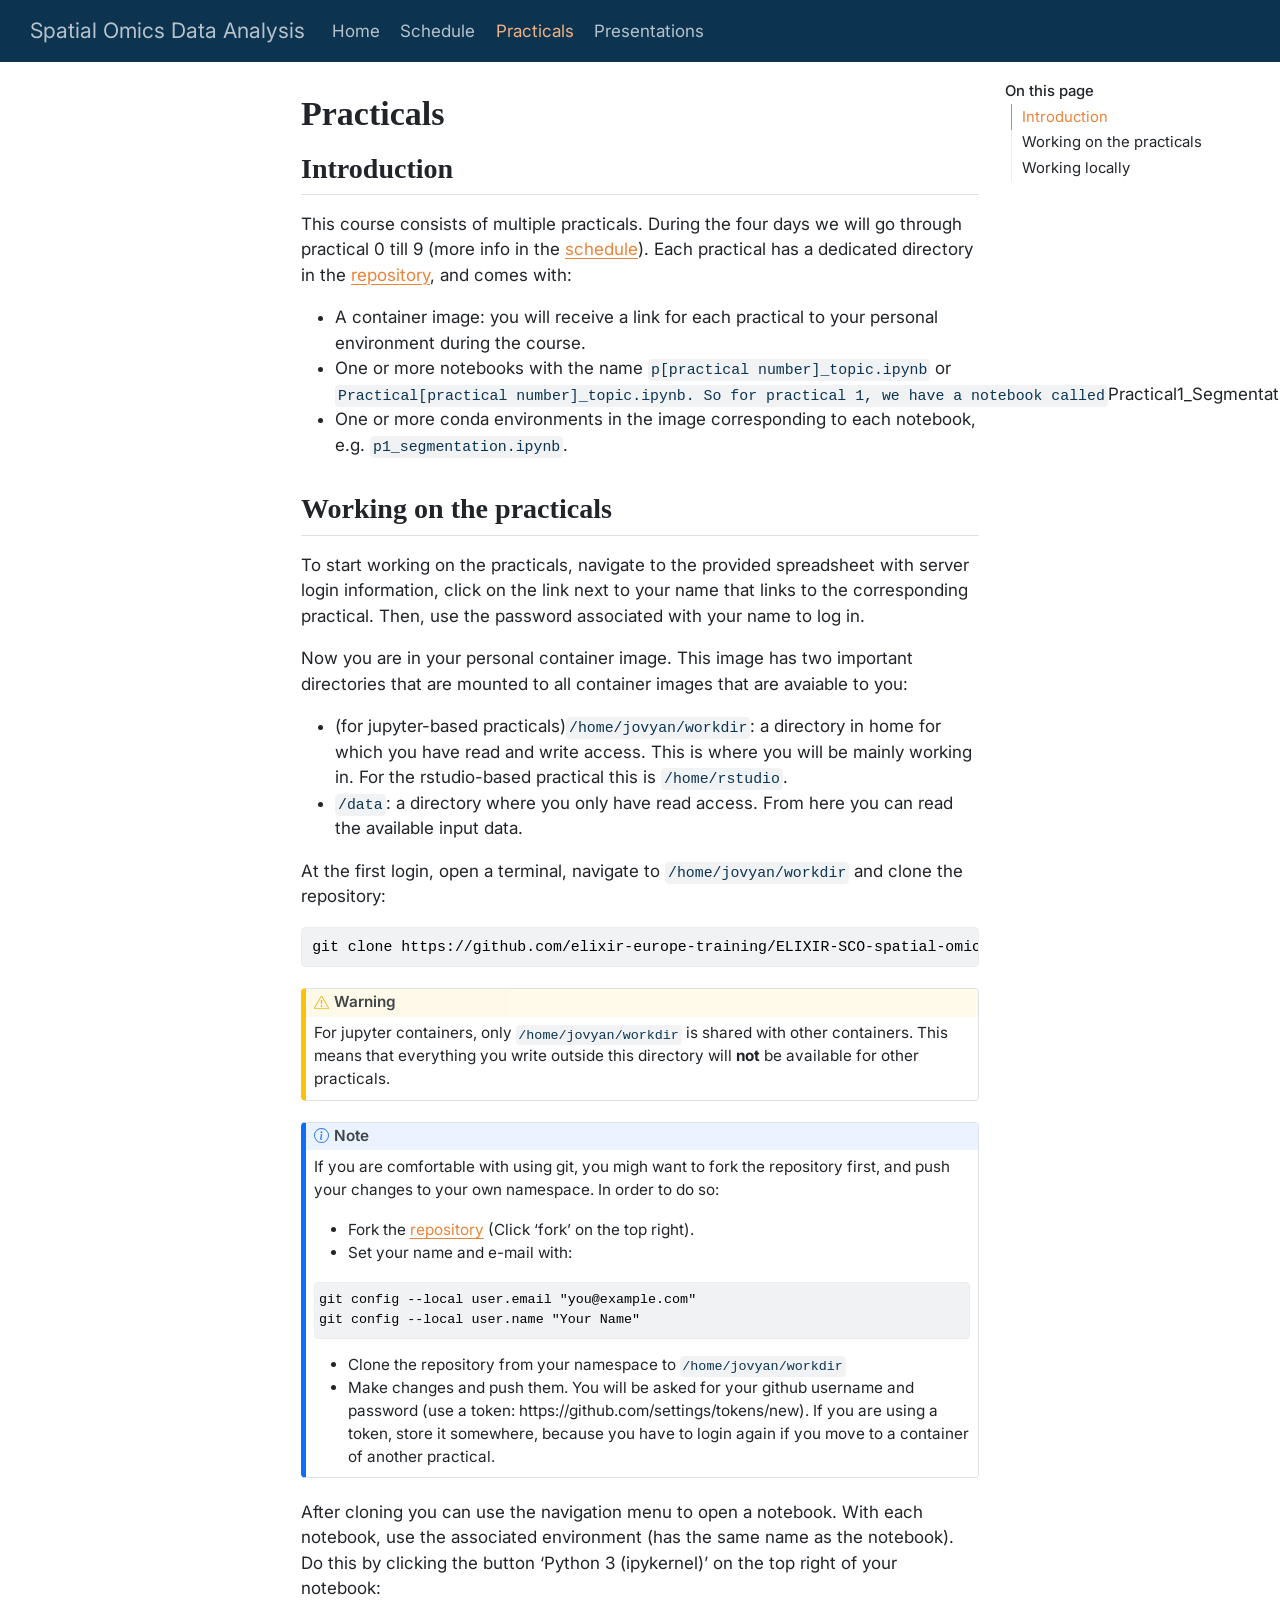
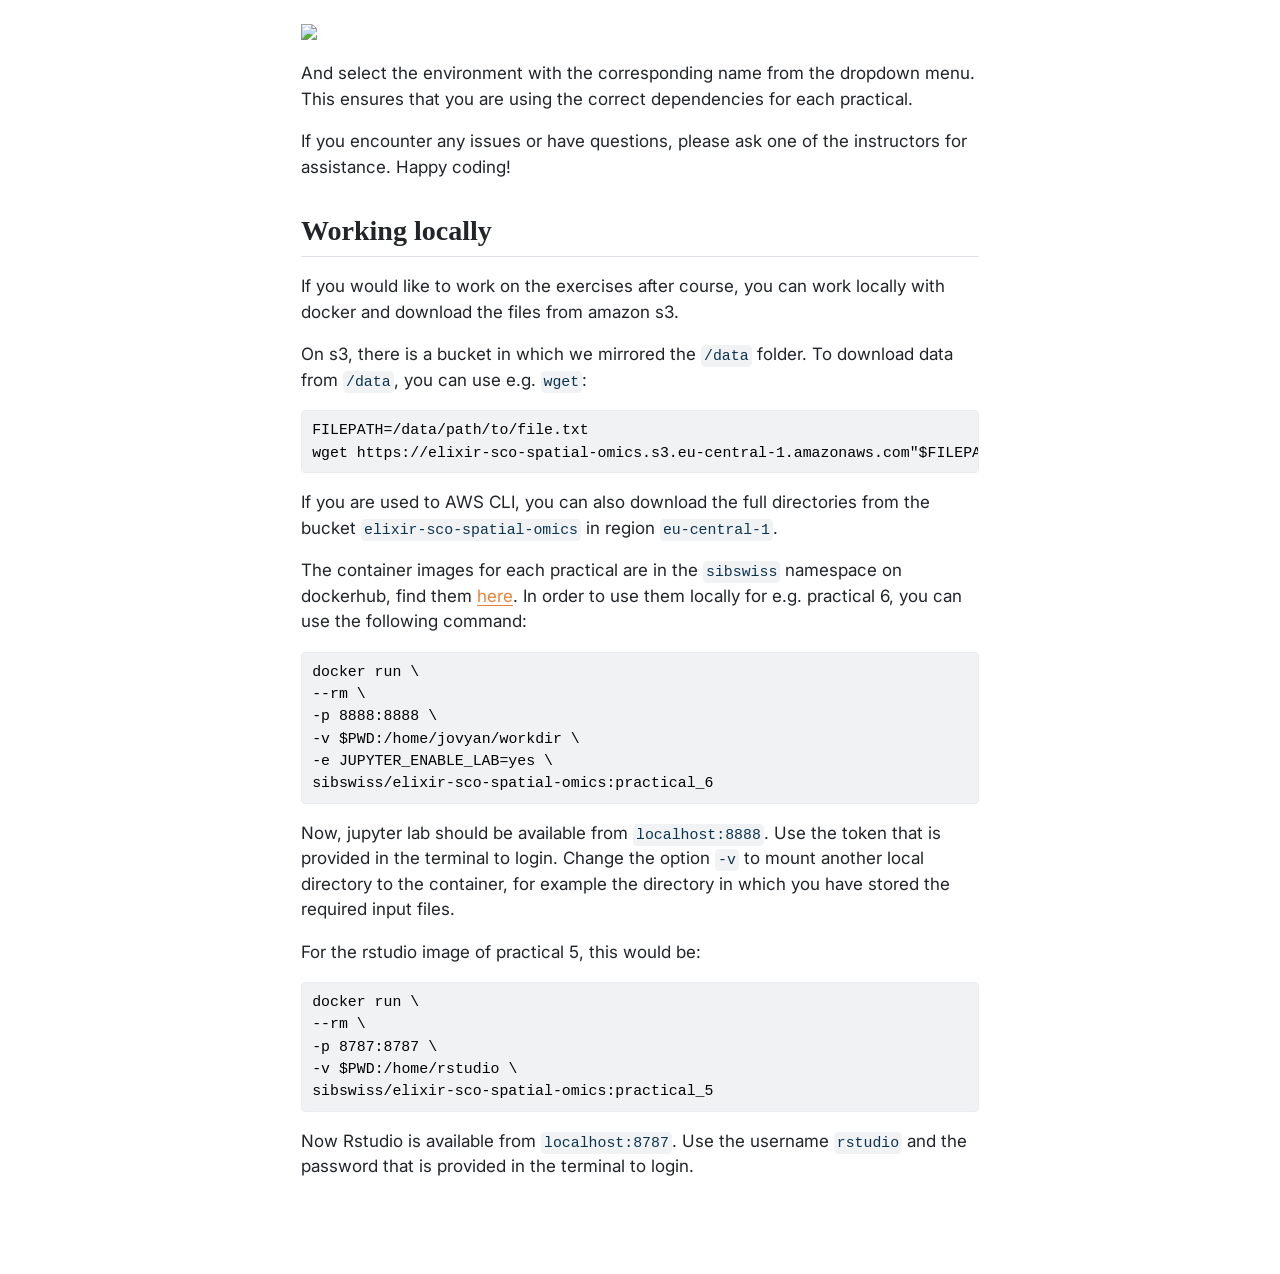
==== practicals.html @ 13019607 "Built site for gh-pages" ====
<!DOCTYPE html>
<html xmlns="http://www.w3.org/1999/xhtml" lang="en" xml:lang="en"><head>

<meta charset="utf-8">
<meta name="generator" content="quarto-1.9.37">

<meta name="viewport" content="width=device-width, initial-scale=1.0, user-scalable=yes">


<title>Practicals – Spatial Omics Data Analysis</title>
<style>
/* Default styles provided by pandoc.
** See https://pandoc.org/MANUAL.html#variables-for-html for config info.
*/
code{white-space: pre-wrap;}
span.smallcaps{font-variant: small-caps;}
div.columns{display: flex; gap: min(4vw, 1.5em);}
div.column{flex: auto; overflow-x: auto;}
div.hanging-indent{margin-left: 1.5em; text-indent: -1.5em;}
ul.task-list{list-style: none;}
ul.task-list li input[type="checkbox"] {
  width: 0.8em;
  margin: 0 0.8em 0.2em -1em; /* quarto-specific, see https://github.com/quarto-dev/quarto-cli/issues/4556 */ 
  vertical-align: middle;
}
/* CSS for syntax highlighting */
html { -webkit-text-size-adjust: 100%; }
pre > code.sourceCode { white-space: pre; position: relative; }
pre > code.sourceCode > span { display: inline-block; line-height: 1.25; }
pre > code.sourceCode > span:empty { height: 1.2em; }
.sourceCode { overflow: visible; }
code.sourceCode > span { color: inherit; text-decoration: inherit; }
div.sourceCode { margin: 1em 0; }
pre.sourceCode { margin: 0; }
@media screen {
div.sourceCode { overflow: auto; }
}
@media print {
pre > code.sourceCode { white-space: pre-wrap; }
pre > code.sourceCode > span { text-indent: -5em; padding-left: 5em; }
}
pre.numberSource code
  { counter-reset: source-line 0; }
pre.numberSource code > span
  { position: relative; left: -4em; counter-increment: source-line; }
pre.numberSource code > span > a:first-child::before
  { content: counter(source-line);
    position: relative; left: -1em; text-align: right; vertical-align: baseline;
    border: none; display: inline-block;
    -webkit-touch-callout: none; -webkit-user-select: none;
    -khtml-user-select: none; -moz-user-select: none;
    -ms-user-select: none; user-select: none;
    padding: 0 4px; width: 4em;
  }
pre.numberSource { margin-left: 3em;  padding-left: 4px; }
div.sourceCode
  {   }
@media screen {
pre > code.sourceCode > span > a:first-child::before { text-decoration: underline; }
}
</style>


<script src="site_libs/quarto-nav/quarto-nav.js"></script>
<script src="site_libs/quarto-nav/headroom.min.js"></script>
<script src="site_libs/clipboard/clipboard.min.js"></script>
<script src="site_libs/quarto-search/autocomplete.umd.js"></script>
<script src="site_libs/quarto-search/fuse.min.js"></script>
<script src="site_libs/quarto-search/quarto-search.js"></script>
<meta name="quarto:offset" content="./">
<link href="./assets/elixir_favicon.ico" rel="icon">
<script src="site_libs/quarto-html/quarto.js" type="module"></script>
<script src="site_libs/quarto-html/tabsets/tabsets.js" type="module"></script>
<script src="site_libs/quarto-html/popper.min.js"></script>
<script src="site_libs/quarto-html/tippy.umd.min.js"></script>
<script src="site_libs/quarto-html/anchor.min.js"></script>
<link href="site_libs/quarto-html/tippy.css" rel="stylesheet">
<link href="site_libs/quarto-html/quarto-syntax-highlighting-7f8f88aac4f3542376d5c11b86a4c14d.css" rel="stylesheet" id="quarto-text-highlighting-styles">
<script src="site_libs/bootstrap/bootstrap.min.js"></script>
<link href="site_libs/bootstrap/bootstrap-icons.css" rel="stylesheet">
<link href="site_libs/bootstrap/bootstrap-8b80c645abefe39c3306ede891ec8e06.min.css" rel="stylesheet" append-hash="true" id="quarto-bootstrap" data-mode="light">
<script id="quarto-search-options" type="application/json">{
  "location": "navbar",
  "copy-button": false,
  "collapse-after": 3,
  "panel-placement": "end",
  "type": "overlay",
  "limit": 50,
  "keyboard-shortcut": [
    "f",
    "/",
    "s"
  ],
  "show-item-context": false,
  "language": {
    "search-no-results-text": "No results",
    "search-matching-documents-text": "matching documents",
    "search-copy-link-title": "Copy link to search",
    "search-hide-matches-text": "Hide additional matches",
    "search-more-match-text": "more match in this document",
    "search-more-matches-text": "more matches in this document",
    "search-clear-button-title": "Clear",
    "search-text-placeholder": "",
    "search-detached-cancel-button-title": "Cancel",
    "search-submit-button-title": "Submit",
    "search-label": "Search"
  }
}</script>


</head>

<body class="nav-sidebar floating nav-fixed quarto-light">

<div id="quarto-search-results"></div>
  <header id="quarto-header" class="headroom fixed-top">
    <nav class="navbar navbar-expand-lg " data-bs-theme="dark">
      <div class="navbar-container container-fluid">
      <div class="navbar-brand-container mx-auto">
    <a class="navbar-brand" href="./index.html">
    <span class="navbar-title">Spatial Omics Data Analysis</span>
    </a>
  </div>
            <div id="quarto-search" class="" title="Search"></div>
          <button class="navbar-toggler" type="button" data-bs-toggle="collapse" data-bs-target="#navbarCollapse" aria-controls="navbarCollapse" role="menu" aria-expanded="false" aria-label="Toggle navigation" onclick="if (window.quartoToggleHeadroom) { window.quartoToggleHeadroom(); }">
  <span class="navbar-toggler-icon"></span>
</button>
          <div class="collapse navbar-collapse" id="navbarCollapse">
            <ul class="navbar-nav navbar-nav-scroll me-auto">
  <li class="nav-item">
    <a class="nav-link" href="./index.html"> 
<span class="menu-text">Home</span></a>
  </li>  
  <li class="nav-item">
    <a class="nav-link" href="./schedule.html"> 
<span class="menu-text">Schedule</span></a>
  </li>  
  <li class="nav-item">
    <a class="nav-link active" href="./practicals.html" aria-current="page"> 
<span class="menu-text">Practicals</span></a>
  </li>  
  <li class="nav-item">
    <a class="nav-link" href="./presentations.html"> 
<span class="menu-text">Presentations</span></a>
  </li>  
</ul>
            <ul class="navbar-nav navbar-nav-scroll ms-auto">
  <li class="nav-item compact">
    <a class="nav-link" href="https://github.com/elixir-europe-training/ELIXIR-SCO-spatial-omics-2026/"> <i class="bi bi-github" role="img" aria-label="GitHub">
</i> 
<span class="menu-text"></span></a>
  </li>  
</ul>
          </div> <!-- /navcollapse -->
            <div class="quarto-navbar-tools">
</div>
      </div> <!-- /container-fluid -->
    </nav>
  <nav class="quarto-secondary-nav">
    <div class="container-fluid d-flex">
      <button type="button" class="quarto-btn-toggle btn" data-bs-toggle="collapse" role="button" data-bs-target=".quarto-sidebar-collapse-item" aria-controls="quarto-sidebar" aria-expanded="false" aria-label="Toggle sidebar navigation" onclick="if (window.quartoToggleHeadroom) { window.quartoToggleHeadroom(); }">
        <i class="bi bi-layout-text-sidebar-reverse"></i>
      </button>
        <nav class="quarto-page-breadcrumbs" aria-label="breadcrumb"><ol class="breadcrumb"><li class="breadcrumb-item">Practicals</li></ol></nav>
        <a class="flex-grow-1" role="navigation" data-bs-toggle="collapse" data-bs-target=".quarto-sidebar-collapse-item" aria-controls="quarto-sidebar" aria-expanded="false" aria-label="Toggle sidebar navigation" onclick="if (window.quartoToggleHeadroom) { window.quartoToggleHeadroom(); }">      
        </a>
    </div>
  </nav>
</header>
<!-- content -->
<div id="quarto-content" class="quarto-container page-columns page-rows-contents page-layout-article page-navbar">
<!-- sidebar -->
  <nav id="quarto-sidebar" class="sidebar collapse collapse-horizontal quarto-sidebar-collapse-item sidebar-navigation floating overflow-auto">
    <div class="pt-lg-2 mt-2 text-left sidebar-header">
      <a href="./index.html" class="sidebar-logo-link">
      <img src="./assets/ELIXIR1.png" alt="" class="sidebar-logo light-content py-0 d-lg-inline d-none">
      <img src="./assets/ELIXIR1.png" alt="" class="sidebar-logo dark-content py-0 d-lg-inline d-none">
      </a>
      </div>
</nav>
<div id="quarto-sidebar-glass" class="quarto-sidebar-collapse-item" data-bs-toggle="collapse" data-bs-target=".quarto-sidebar-collapse-item"></div>
<!-- margin-sidebar -->
    <div id="quarto-margin-sidebar" class="sidebar margin-sidebar">
        <nav id="TOC" role="doc-toc" class="toc-active">
    <h2 id="toc-title">On this page</h2>
   
  <ul>
  <li><a href="#introduction" id="toc-introduction" class="nav-link active" data-scroll-target="#introduction">Introduction</a></li>
  <li><a href="#working-on-the-practicals" id="toc-working-on-the-practicals" class="nav-link" data-scroll-target="#working-on-the-practicals">Working on the practicals</a></li>
  <li><a href="#working-locally" id="toc-working-locally" class="nav-link" data-scroll-target="#working-locally">Working locally</a></li>
  </ul>
</nav>
    </div>
<!-- main -->
<main class="content" id="quarto-document-content">

<header id="title-block-header" class="quarto-title-block default">
<div class="quarto-title">
<h1 class="title">Practicals</h1>
</div>



<div class="quarto-title-meta">

    
  
    
  </div>
  


</header>


<section id="introduction" class="level2">
<h2 class="anchored" data-anchor-id="introduction">Introduction</h2>
<p>This course consists of multiple practicals. During the four days we will go through practical 0 till 9 (more info in the <a href="./schedule.html">schedule</a>). Each practical has a dedicated directory in the <a href="https://github.com/elixir-europe-training/ELIXIR-SCO-spatial-omics-2026">repository</a>, and comes with:</p>
<ul>
<li>A container image: you will receive a link for each practical to your personal environment during the course.</li>
<li>One or more notebooks with the name <code>p[practical number]_topic.ipynb</code> or <code>Practical[practical number]_topic.ipynb. So for practical 1, we have a notebook called</code>Practical1_Segmentation_Cellpose.ipynb`.</li>
<li>One or more conda environments in the image corresponding to each notebook, e.g.&nbsp;<code>p1_segmentation.ipynb</code>.</li>
</ul>
</section>
<section id="working-on-the-practicals" class="level2">
<h2 class="anchored" data-anchor-id="working-on-the-practicals">Working on the practicals</h2>
<p>To start working on the practicals, navigate to the provided spreadsheet with server login information, click on the link next to your name that links to the corresponding practical. Then, use the password associated with your name to log in.</p>
<p>Now you are in your personal container image. This image has two important directories that are mounted to all container images that are avaiable to you:</p>
<ul>
<li>(for jupyter-based practicals)<code>/home/jovyan/workdir</code>: a directory in home for which you have read and write access. This is where you will be mainly working in. For the rstudio-based practical this is <code>/home/rstudio</code>.</li>
<li><code>/data</code>: a directory where you only have read access. From here you can read the available input data.</li>
</ul>
<p>At the first login, open a terminal, navigate to <code>/home/jovyan/workdir</code> and clone the repository:</p>
<div class="code-copy-outer-scaffold"><div class="sourceCode" id="cb1"><pre class="sourceCode sh code-with-copy"><code class="sourceCode bash"><span id="cb1-1"><a href="#cb1-1" aria-hidden="true" tabindex="-1"></a><span class="fu">git</span> clone https://github.com/elixir-europe-training/ELIXIR-SCO-spatial-omics.git</span></code></pre></div><button title="Copy to Clipboard" class="code-copy-button"><i class="bi"></i></button></div>
<div class="callout callout-style-default callout-warning callout-titled">
<div class="callout-header d-flex align-content-center">
<div class="callout-icon-container">
<i class="callout-icon"></i>
</div>
<div class="callout-title-container flex-fill">
Warning
</div>
</div>
<div class="callout-body-container callout-body">
<p>For jupyter containers, only <code>/home/jovyan/workdir</code> is shared with other containers. This means that everything you write outside this directory will <strong>not</strong> be available for other practicals.</p>
</div>
</div>
<div class="callout callout-style-default callout-note callout-titled">
<div class="callout-header d-flex align-content-center">
<div class="callout-icon-container">
<i class="callout-icon"></i>
</div>
<div class="callout-title-container flex-fill">
Note
</div>
</div>
<div class="callout-body-container callout-body">
<p>If you are comfortable with using git, you migh want to fork the repository first, and push your changes to your own namespace. In order to do so:</p>
<ul>
<li>Fork the <a href="https://github.com/elixir-europe-training/ELIXIR-SCO-spatial-omics">repository</a> (Click ‘fork’ on the top right).</li>
<li>Set your name and e-mail with:</li>
</ul>
<div class="code-copy-outer-scaffold"><div class="sourceCode" id="cb2"><pre class="sourceCode sh code-with-copy"><code class="sourceCode bash"><span id="cb2-1"><a href="#cb2-1" aria-hidden="true" tabindex="-1"></a><span class="fu">git</span> config <span class="at">--local</span> user.email <span class="st">"you@example.com"</span></span>
<span id="cb2-2"><a href="#cb2-2" aria-hidden="true" tabindex="-1"></a><span class="fu">git</span> config <span class="at">--local</span> user.name <span class="st">"Your Name"</span> </span></code></pre></div><button title="Copy to Clipboard" class="code-copy-button"><i class="bi"></i></button></div>
<ul>
<li>Clone the repository from your namespace to <code>/home/jovyan/workdir</code></li>
<li>Make changes and push them. You will be asked for your github username and password (use a token: https://github.com/settings/tokens/new). If you are using a token, store it somewhere, because you have to login again if you move to a container of another practical.</li>
</ul>
</div>
</div>
<p>After cloning you can use the navigation menu to open a notebook. With each notebook, use the associated environment (has the same name as the notebook). Do this by clicking the button ‘Python 3 (ipykernel)’ on the top right of your notebook:</p>
<p><img src="assets/select_kernel.png" class="img-fluid"></p>
<p>And select the environment with the corresponding name from the dropdown menu. This ensures that you are using the correct dependencies for each practical.</p>
<p>If you encounter any issues or have questions, please ask one of the instructors for assistance. Happy coding!</p>
</section>
<section id="working-locally" class="level2">
<h2 class="anchored" data-anchor-id="working-locally">Working locally</h2>
<p>If you would like to work on the exercises after course, you can work locally with docker and download the files from amazon s3.</p>
<p>On s3, there is a bucket in which we mirrored the <code>/data</code> folder. To download data from <code>/data</code>, you can use e.g.&nbsp;<code>wget</code>:</p>
<div class="code-copy-outer-scaffold"><div class="sourceCode" id="cb3"><pre class="sourceCode sh code-with-copy"><code class="sourceCode bash"><span id="cb3-1"><a href="#cb3-1" aria-hidden="true" tabindex="-1"></a><span class="va">FILEPATH</span><span class="op">=</span>/data/path/to/file.txt</span>
<span id="cb3-2"><a href="#cb3-2" aria-hidden="true" tabindex="-1"></a><span class="fu">wget</span> https://elixir-sco-spatial-omics.s3.eu-central-1.amazonaws.com<span class="st">"</span><span class="va">$FILEPATH</span><span class="st">"</span></span></code></pre></div><button title="Copy to Clipboard" class="code-copy-button"><i class="bi"></i></button></div>
<p>If you are used to AWS CLI, you can also download the full directories from the bucket <code>elixir-sco-spatial-omics</code> in region <code>eu-central-1</code>.</p>
<p>The container images for each practical are in the <code>sibswiss</code> namespace on dockerhub, find them <a href="https://hub.docker.com/r/sibswiss/elixir-sco-spatial-omics/tags">here</a>. In order to use them locally for e.g.&nbsp;practical 6, you can use the following command:</p>
<div class="code-copy-outer-scaffold"><div class="sourceCode" id="cb4"><pre class="sourceCode sh code-with-copy"><code class="sourceCode bash"><span id="cb4-1"><a href="#cb4-1" aria-hidden="true" tabindex="-1"></a><span class="ex">docker</span> run <span class="dt">\</span></span>
<span id="cb4-2"><a href="#cb4-2" aria-hidden="true" tabindex="-1"></a>--rm <span class="dt">\</span></span>
<span id="cb4-3"><a href="#cb4-3" aria-hidden="true" tabindex="-1"></a>-p 8888:8888 <span class="dt">\</span></span>
<span id="cb4-4"><a href="#cb4-4" aria-hidden="true" tabindex="-1"></a>-v <span class="va">$PWD</span>:/home/jovyan/workdir <span class="dt">\</span></span>
<span id="cb4-5"><a href="#cb4-5" aria-hidden="true" tabindex="-1"></a>-e JUPYTER_ENABLE_LAB=yes <span class="dt">\</span></span>
<span id="cb4-6"><a href="#cb4-6" aria-hidden="true" tabindex="-1"></a>sibswiss/elixir-sco-spatial-omics:practical_6</span></code></pre></div><button title="Copy to Clipboard" class="code-copy-button"><i class="bi"></i></button></div>
<p>Now, jupyter lab should be available from <code>localhost:8888</code>. Use the token that is provided in the terminal to login. Change the option <code>-v</code> to mount another local directory to the container, for example the directory in which you have stored the required input files.</p>
<p>For the rstudio image of practical 5, this would be:</p>
<div class="code-copy-outer-scaffold"><div class="sourceCode" id="cb5"><pre class="sourceCode sh code-with-copy"><code class="sourceCode bash"><span id="cb5-1"><a href="#cb5-1" aria-hidden="true" tabindex="-1"></a><span class="ex">docker</span> run <span class="dt">\</span></span>
<span id="cb5-2"><a href="#cb5-2" aria-hidden="true" tabindex="-1"></a>--rm <span class="dt">\</span></span>
<span id="cb5-3"><a href="#cb5-3" aria-hidden="true" tabindex="-1"></a>-p 8787:8787 <span class="dt">\</span></span>
<span id="cb5-4"><a href="#cb5-4" aria-hidden="true" tabindex="-1"></a>-v <span class="va">$PWD</span>:/home/rstudio <span class="dt">\</span></span>
<span id="cb5-5"><a href="#cb5-5" aria-hidden="true" tabindex="-1"></a>sibswiss/elixir-sco-spatial-omics:practical_5</span></code></pre></div><button title="Copy to Clipboard" class="code-copy-button"><i class="bi"></i></button></div>
<p>Now Rstudio is available from <code>localhost:8787</code>. Use the username <code>rstudio</code> and the password that is provided in the terminal to login.</p>


</section>

</main> <!-- /main -->
<script id="quarto-html-after-body" type="application/javascript">
  window.document.addEventListener("DOMContentLoaded", function (event) {
    const icon = "";
    const anchorJS = new window.AnchorJS();
    anchorJS.options = {
      placement: 'right',
      icon: icon
    };
    anchorJS.add('.anchored');
    const isCodeAnnotation = (el) => {
      for (const clz of el.classList) {
        if (clz.startsWith('code-annotation-')) {                     
          return true;
        }
      }
      return false;
    }
    const onCopySuccess = function(e) {
      // button target
      const button = e.trigger;
      // don't keep focus
      button.blur();
      // flash "checked"
      button.classList.add('code-copy-button-checked');
      var currentTitle = button.getAttribute("title");
      button.setAttribute("title", "Copied!");
      let tooltip;
      if (window.bootstrap) {
        button.setAttribute("data-bs-toggle", "tooltip");
        button.setAttribute("data-bs-placement", "left");
        button.setAttribute("data-bs-title", "Copied!");
        tooltip = new bootstrap.Tooltip(button, 
          { trigger: "manual", 
            customClass: "code-copy-button-tooltip",
            offset: [0, -8]});
        tooltip.show();    
      }
      setTimeout(function() {
        if (tooltip) {
          tooltip.hide();
          button.removeAttribute("data-bs-title");
          button.removeAttribute("data-bs-toggle");
          button.removeAttribute("data-bs-placement");
        }
        button.setAttribute("title", currentTitle);
        button.classList.remove('code-copy-button-checked');
      }, 1000);
      // clear code selection
      e.clearSelection();
    }
    const getTextToCopy = function(trigger) {
      const outerScaffold = trigger.parentElement.cloneNode(true);
      const codeEl = outerScaffold.querySelector('code');
      for (const childEl of codeEl.children) {
        if (isCodeAnnotation(childEl)) {
          childEl.remove();
        }
      }
      return codeEl.innerText;
    }
    const clipboard = new window.ClipboardJS('.code-copy-button:not([data-in-quarto-modal])', {
      text: getTextToCopy
    });
    clipboard.on('success', onCopySuccess);
    if (window.document.getElementById('quarto-embedded-source-code-modal')) {
      const clipboardModal = new window.ClipboardJS('.code-copy-button[data-in-quarto-modal]', {
        text: getTextToCopy,
        container: window.document.getElementById('quarto-embedded-source-code-modal')
      });
      clipboardModal.on('success', onCopySuccess);
    }
      var localhostRegex = new RegExp(/^(?:http|https):\/\/localhost\:?[0-9]*\//);
      var mailtoRegex = new RegExp(/^mailto:/);
        var filterRegex = new RegExp("https:\/\/elixir-europe-training\.github\.io\/ELIXIR-SCO-spatial-omics-2026\/");
      var isInternal = (href) => {
          return filterRegex.test(href) || localhostRegex.test(href) || mailtoRegex.test(href);
      }
      // Inspect non-navigation links and adorn them if external
     var links = window.document.querySelectorAll('a[href]:not(.nav-link):not(.navbar-brand):not(.toc-action):not(.sidebar-link):not(.sidebar-item-toggle):not(.pagination-link):not(.no-external):not([aria-hidden]):not(.dropdown-item):not(.quarto-navigation-tool):not(.about-link)');
      for (var i=0; i<links.length; i++) {
        const link = links[i];
        if (!isInternal(link.href)) {
          // undo the damage that might have been done by quarto-nav.js in the case of
          // links that we want to consider external
          if (link.dataset.originalHref !== undefined) {
            link.href = link.dataset.originalHref;
          }
        }
      }
    function tippyHover(el, contentFn, onTriggerFn, onUntriggerFn) {
      const config = {
        allowHTML: true,
        maxWidth: 500,
        delay: 100,
        arrow: false,
        appendTo: function(el) {
            return el.parentElement;
        },
        interactive: true,
        interactiveBorder: 10,
        theme: 'quarto',
        placement: 'bottom-start',
      };
      if (contentFn) {
        config.content = contentFn;
      }
      if (onTriggerFn) {
        config.onTrigger = onTriggerFn;
      }
      if (onUntriggerFn) {
        config.onUntrigger = onUntriggerFn;
      }
      window.tippy(el, config); 
    }
    const noterefs = window.document.querySelectorAll('a[role="doc-noteref"]');
    for (var i=0; i<noterefs.length; i++) {
      const ref = noterefs[i];
      tippyHover(ref, function() {
        // use id or data attribute instead here
        let href = ref.getAttribute('data-footnote-href') || ref.getAttribute('href');
        try { href = new URL(href).hash; } catch {}
        const id = href.replace(/^#\/?/, "");
        const note = window.document.getElementById(id);
        if (note) {
          return note.innerHTML;
        } else {
          return "";
        }
      });
    }
    const xrefs = window.document.querySelectorAll('a.quarto-xref');
    const processXRef = (id, note) => {
      // Strip column container classes
      const stripColumnClz = (el) => {
        el.classList.remove("page-full", "page-columns");
        if (el.children) {
          for (const child of el.children) {
            stripColumnClz(child);
          }
        }
      }
      stripColumnClz(note)
      if (id === null || id.startsWith('sec-')) {
        // Special case sections, only their first couple elements
        const container = document.createElement("div");
        if (note.children && note.children.length > 2) {
          container.appendChild(note.children[0].cloneNode(true));
          for (let i = 1; i < note.children.length; i++) {
            const child = note.children[i];
            if (child.tagName === "P" && child.innerText === "") {
              continue;
            } else {
              container.appendChild(child.cloneNode(true));
              break;
            }
          }
          if (window.Quarto?.typesetMath) {
            window.Quarto.typesetMath(container);
          }
          return container.innerHTML
        } else {
          if (window.Quarto?.typesetMath) {
            window.Quarto.typesetMath(note);
          }
          return note.innerHTML;
        }
      } else {
        // Remove any anchor links if they are present
        const anchorLink = note.querySelector('a.anchorjs-link');
        if (anchorLink) {
          anchorLink.remove();
        }
        if (window.Quarto?.typesetMath) {
          window.Quarto.typesetMath(note);
        }
        if (note.classList.contains("callout")) {
          return note.outerHTML;
        } else {
          return note.innerHTML;
        }
      }
    }
    for (var i=0; i<xrefs.length; i++) {
      const xref = xrefs[i];
      tippyHover(xref, undefined, function(instance) {
        instance.disable();
        let url = xref.getAttribute('href');
        let hash = undefined; 
        if (url.startsWith('#')) {
          hash = url;
        } else {
          try { hash = new URL(url).hash; } catch {}
        }
        if (hash) {
          const id = hash.replace(/^#\/?/, "");
          const note = window.document.getElementById(id);
          if (note !== null) {
            try {
              const html = processXRef(id, note.cloneNode(true));
              instance.setContent(html);
            } finally {
              instance.enable();
              instance.show();
            }
          } else {
            // See if we can fetch this
            fetch(url.split('#')[0])
            .then(res => res.text())
            .then(html => {
              const parser = new DOMParser();
              const htmlDoc = parser.parseFromString(html, "text/html");
              const note = htmlDoc.getElementById(id);
              if (note !== null) {
                const html = processXRef(id, note);
                instance.setContent(html);
              } 
            }).finally(() => {
              instance.enable();
              instance.show();
            });
          }
        } else {
          // See if we can fetch a full url (with no hash to target)
          // This is a special case and we should probably do some content thinning / targeting
          fetch(url)
          .then(res => res.text())
          .then(html => {
            const parser = new DOMParser();
            const htmlDoc = parser.parseFromString(html, "text/html");
            const note = htmlDoc.querySelector('main.content');
            if (note !== null) {
              // This should only happen for chapter cross references
              // (since there is no id in the URL)
              // remove the first header
              if (note.children.length > 0 && note.children[0].tagName === "HEADER") {
                note.children[0].remove();
              }
              const html = processXRef(null, note);
              instance.setContent(html);
            } 
          }).finally(() => {
            instance.enable();
            instance.show();
          });
        }
      }, function(instance) {
      });
    }
        let selectedAnnoteEl;
        const selectorForAnnotation = ( cell, annotation) => {
          let cellAttr = 'data-code-cell="' + cell + '"';
          let lineAttr = 'data-code-annotation="' +  annotation + '"';
          const selector = 'span[' + cellAttr + '][' + lineAttr + ']';
          return selector;
        }
        const selectCodeLines = (annoteEl) => {
          const doc = window.document;
          const targetCell = annoteEl.getAttribute("data-target-cell");
          const targetAnnotation = annoteEl.getAttribute("data-target-annotation");
          const annoteSpan = window.document.querySelector(selectorForAnnotation(targetCell, targetAnnotation));
          const lines = annoteSpan.getAttribute("data-code-lines").split(",");
          const lineIds = lines.map((line) => {
            return targetCell + "-" + line;
          })
          let top = null;
          let height = null;
          let parent = null;
          if (lineIds.length > 0) {
              //compute the position of the single el (top and bottom and make a div)
              const el = window.document.getElementById(lineIds[0]);
              top = el.offsetTop;
              height = el.offsetHeight;
              parent = el.parentElement.parentElement;
            if (lineIds.length > 1) {
              const lastEl = window.document.getElementById(lineIds[lineIds.length - 1]);
              const bottom = lastEl.offsetTop + lastEl.offsetHeight;
              height = bottom - top;
            }
            if (top !== null && height !== null && parent !== null) {
              // cook up a div (if necessary) and position it 
              let div = window.document.getElementById("code-annotation-line-highlight");
              if (div === null) {
                div = window.document.createElement("div");
                div.setAttribute("id", "code-annotation-line-highlight");
                div.style.position = 'absolute';
                parent.appendChild(div);
              }
              div.style.top = top - 2 + "px";
              div.style.height = height + 4 + "px";
              div.style.left = 0;
              let gutterDiv = window.document.getElementById("code-annotation-line-highlight-gutter");
              if (gutterDiv === null) {
                gutterDiv = window.document.createElement("div");
                gutterDiv.setAttribute("id", "code-annotation-line-highlight-gutter");
                gutterDiv.style.position = 'absolute';
                const codeCell = window.document.getElementById(targetCell);
                const gutter = codeCell.querySelector('.code-annotation-gutter');
                gutter.appendChild(gutterDiv);
              }
              gutterDiv.style.top = top - 2 + "px";
              gutterDiv.style.height = height + 4 + "px";
            }
            selectedAnnoteEl = annoteEl;
          }
        };
        const unselectCodeLines = () => {
          const elementsIds = ["code-annotation-line-highlight", "code-annotation-line-highlight-gutter"];
          elementsIds.forEach((elId) => {
            const div = window.document.getElementById(elId);
            if (div) {
              div.remove();
            }
          });
          selectedAnnoteEl = undefined;
        };
          // Handle positioning of the toggle
      window.addEventListener(
        "resize",
        throttle(() => {
          elRect = undefined;
          if (selectedAnnoteEl) {
            selectCodeLines(selectedAnnoteEl);
          }
        }, 10)
      );
      function throttle(fn, ms) {
      let throttle = false;
      let timer;
        return (...args) => {
          if(!throttle) { // first call gets through
              fn.apply(this, args);
              throttle = true;
          } else { // all the others get throttled
              if(timer) clearTimeout(timer); // cancel #2
              timer = setTimeout(() => {
                fn.apply(this, args);
                timer = throttle = false;
              }, ms);
          }
        };
      }
        // Attach click handler to the DT
        const annoteDls = window.document.querySelectorAll('dt[data-target-cell]');
        for (const annoteDlNode of annoteDls) {
          annoteDlNode.addEventListener('click', (event) => {
            const clickedEl = event.target;
            if (clickedEl !== selectedAnnoteEl) {
              unselectCodeLines();
              const activeEl = window.document.querySelector('dt[data-target-cell].code-annotation-active');
              if (activeEl) {
                activeEl.classList.remove('code-annotation-active');
              }
              selectCodeLines(clickedEl);
              clickedEl.classList.add('code-annotation-active');
            } else {
              // Unselect the line
              unselectCodeLines();
              clickedEl.classList.remove('code-annotation-active');
            }
          });
        }
    const findCites = (el) => {
      const parentEl = el.parentElement;
      if (parentEl) {
        const cites = parentEl.dataset.cites;
        if (cites) {
          return {
            el,
            cites: cites.split(' ')
          };
        } else {
          return findCites(el.parentElement)
        }
      } else {
        return undefined;
      }
    };
    var bibliorefs = window.document.querySelectorAll('a[role="doc-biblioref"]');
    for (var i=0; i<bibliorefs.length; i++) {
      const ref = bibliorefs[i];
      const citeInfo = findCites(ref);
      if (citeInfo) {
        tippyHover(citeInfo.el, function() {
          var popup = window.document.createElement('div');
          citeInfo.cites.forEach(function(cite) {
            var citeDiv = window.document.createElement('div');
            citeDiv.classList.add('hanging-indent');
            citeDiv.classList.add('csl-entry');
            var biblioDiv = window.document.getElementById('ref-' + cite);
            if (biblioDiv) {
              citeDiv.innerHTML = biblioDiv.innerHTML;
            }
            popup.appendChild(citeDiv);
          });
          return popup.innerHTML;
        });
      }
    }
  });
  </script>
</div> <!-- /content -->




</body></html>
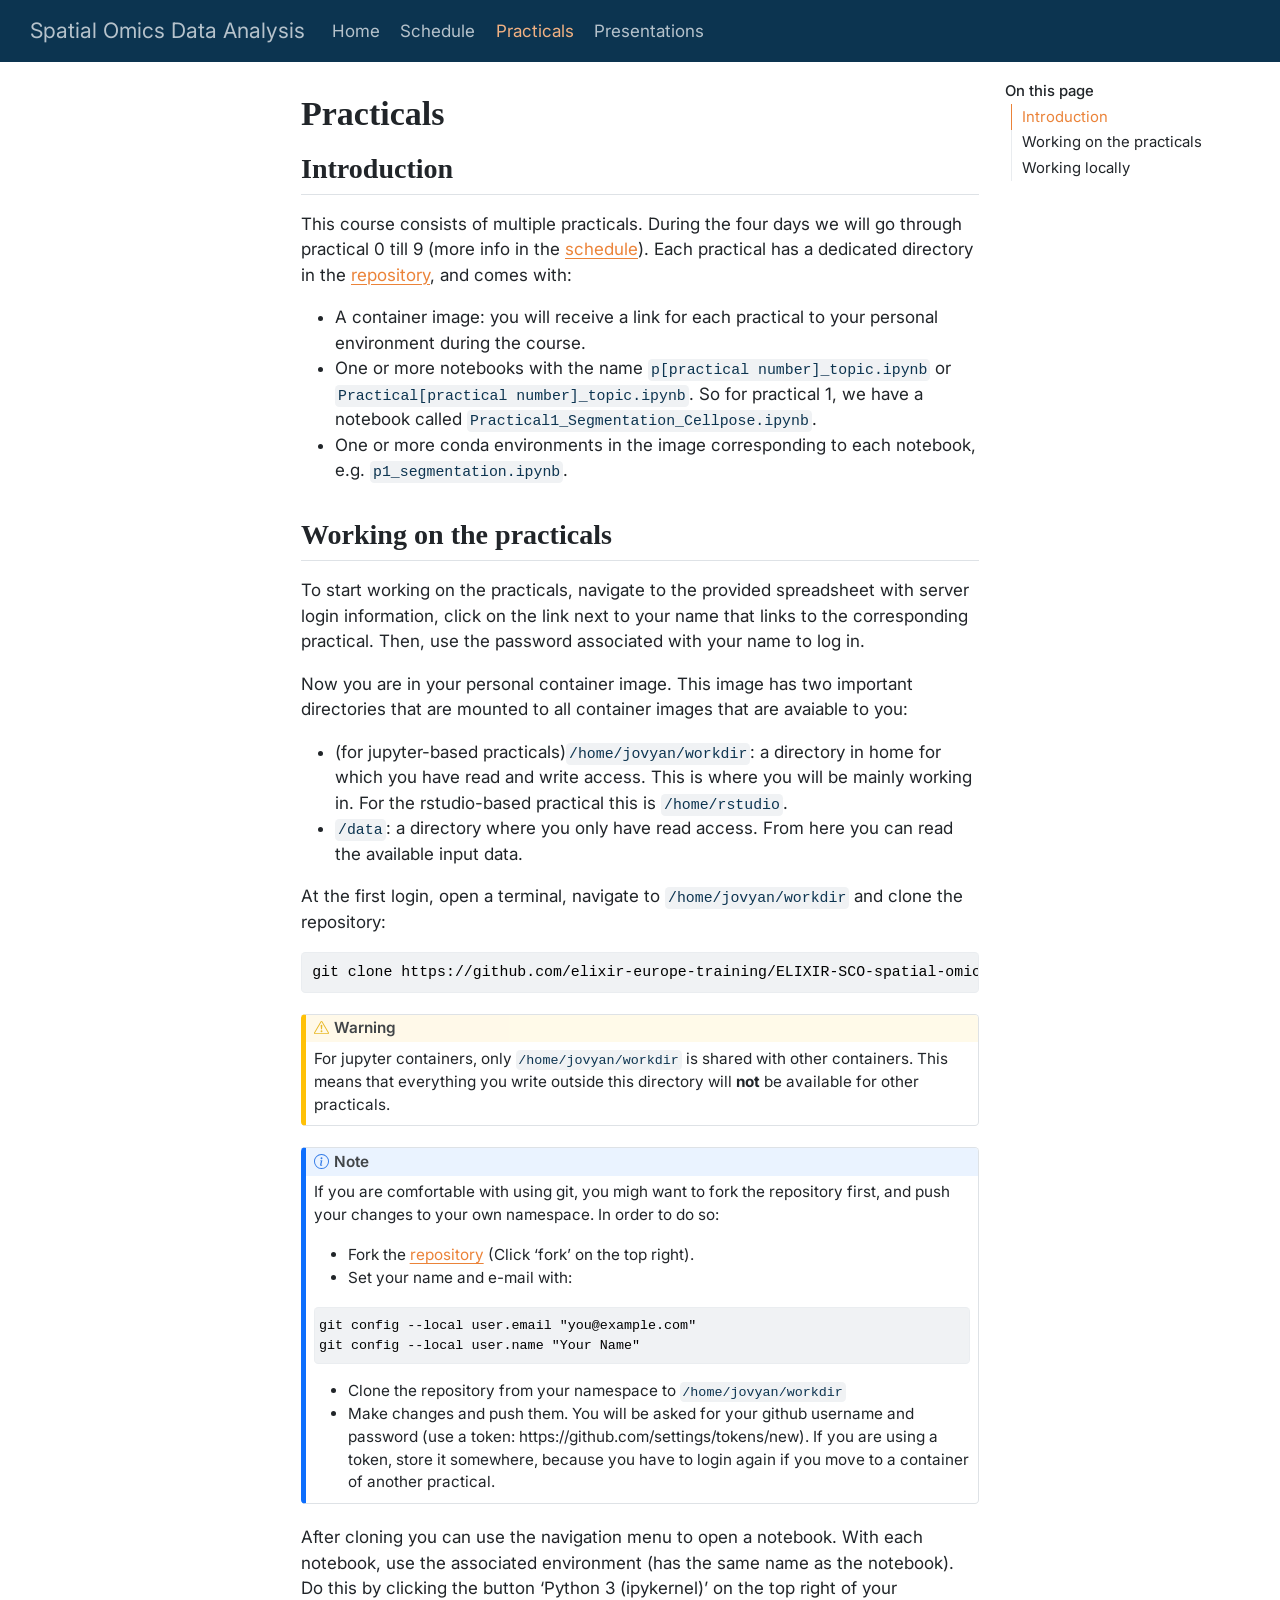
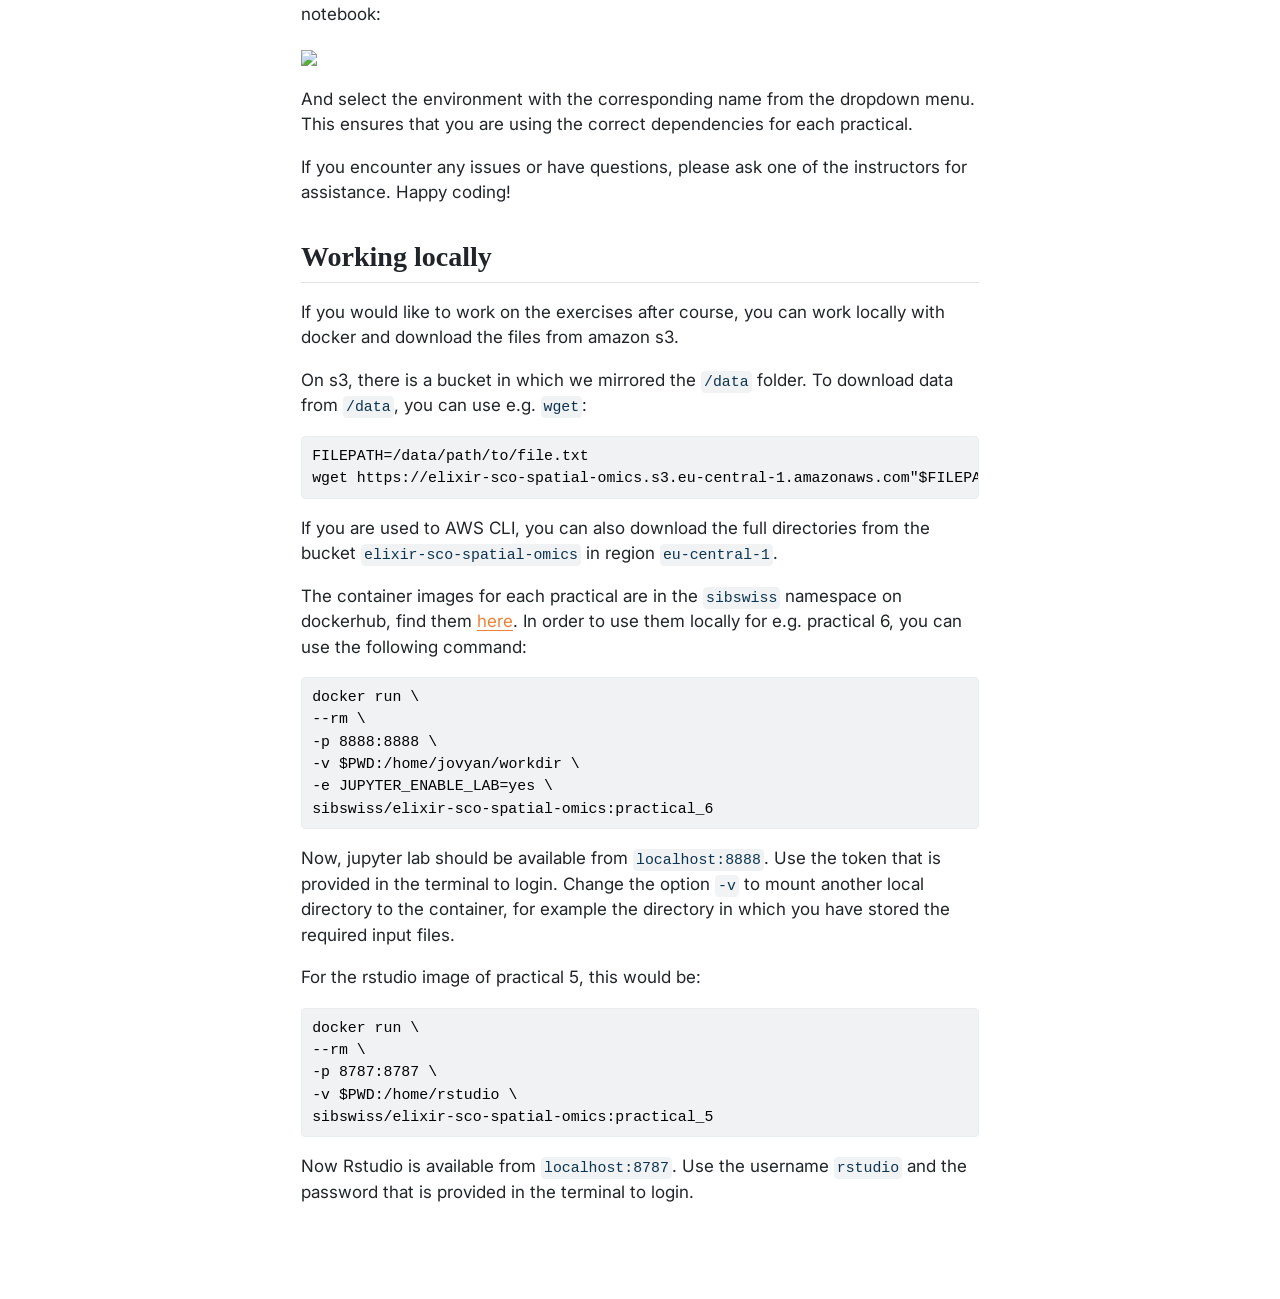
==== commit 04e09fd0: "Built site for gh-pages" ====
--- a/practicals.html
+++ b/practicals.html
@@ -78,7 +78,7 @@
 <link href="site_libs/quarto-html/quarto-syntax-highlighting-7f8f88aac4f3542376d5c11b86a4c14d.css" rel="stylesheet" id="quarto-text-highlighting-styles">
 <script src="site_libs/bootstrap/bootstrap.min.js"></script>
 <link href="site_libs/bootstrap/bootstrap-icons.css" rel="stylesheet">
-<link href="site_libs/bootstrap/bootstrap-8b80c645abefe39c3306ede891ec8e06.min.css" rel="stylesheet" append-hash="true" id="quarto-bootstrap" data-mode="light">
+<link href="site_libs/bootstrap/bootstrap-a11289d67c05e31a4a5821ebc7cd61f1.min.css" rel="stylesheet" append-hash="true" id="quarto-bootstrap" data-mode="light">
 <script id="quarto-search-options" type="application/json">{
   "location": "navbar",
   "copy-button": false,
@@ -218,7 +218,7 @@
 <p>This course consists of multiple practicals. During the four days we will go through practical 0 till 9 (more info in the <a href="./schedule.html">schedule</a>). Each practical has a dedicated directory in the <a href="https://github.com/elixir-europe-training/ELIXIR-SCO-spatial-omics-2026">repository</a>, and comes with:</p>
 <ul>
 <li>A container image: you will receive a link for each practical to your personal environment during the course.</li>
-<li>One or more notebooks with the name <code>p[practical number]_topic.ipynb</code> or <code>Practical[practical number]_topic.ipynb. So for practical 1, we have a notebook called</code>Practical1_Segmentation_Cellpose.ipynb`.</li>
+<li>One or more notebooks with the name <code>p[practical number]_topic.ipynb</code> or <code>Practical[practical number]_topic.ipynb</code>. So for practical 1, we have a notebook called <code>Practical1_Segmentation_Cellpose.ipynb</code>.</li>
 <li>One or more conda environments in the image corresponding to each notebook, e.g.&nbsp;<code>p1_segmentation.ipynb</code>.</li>
 </ul>
 </section>
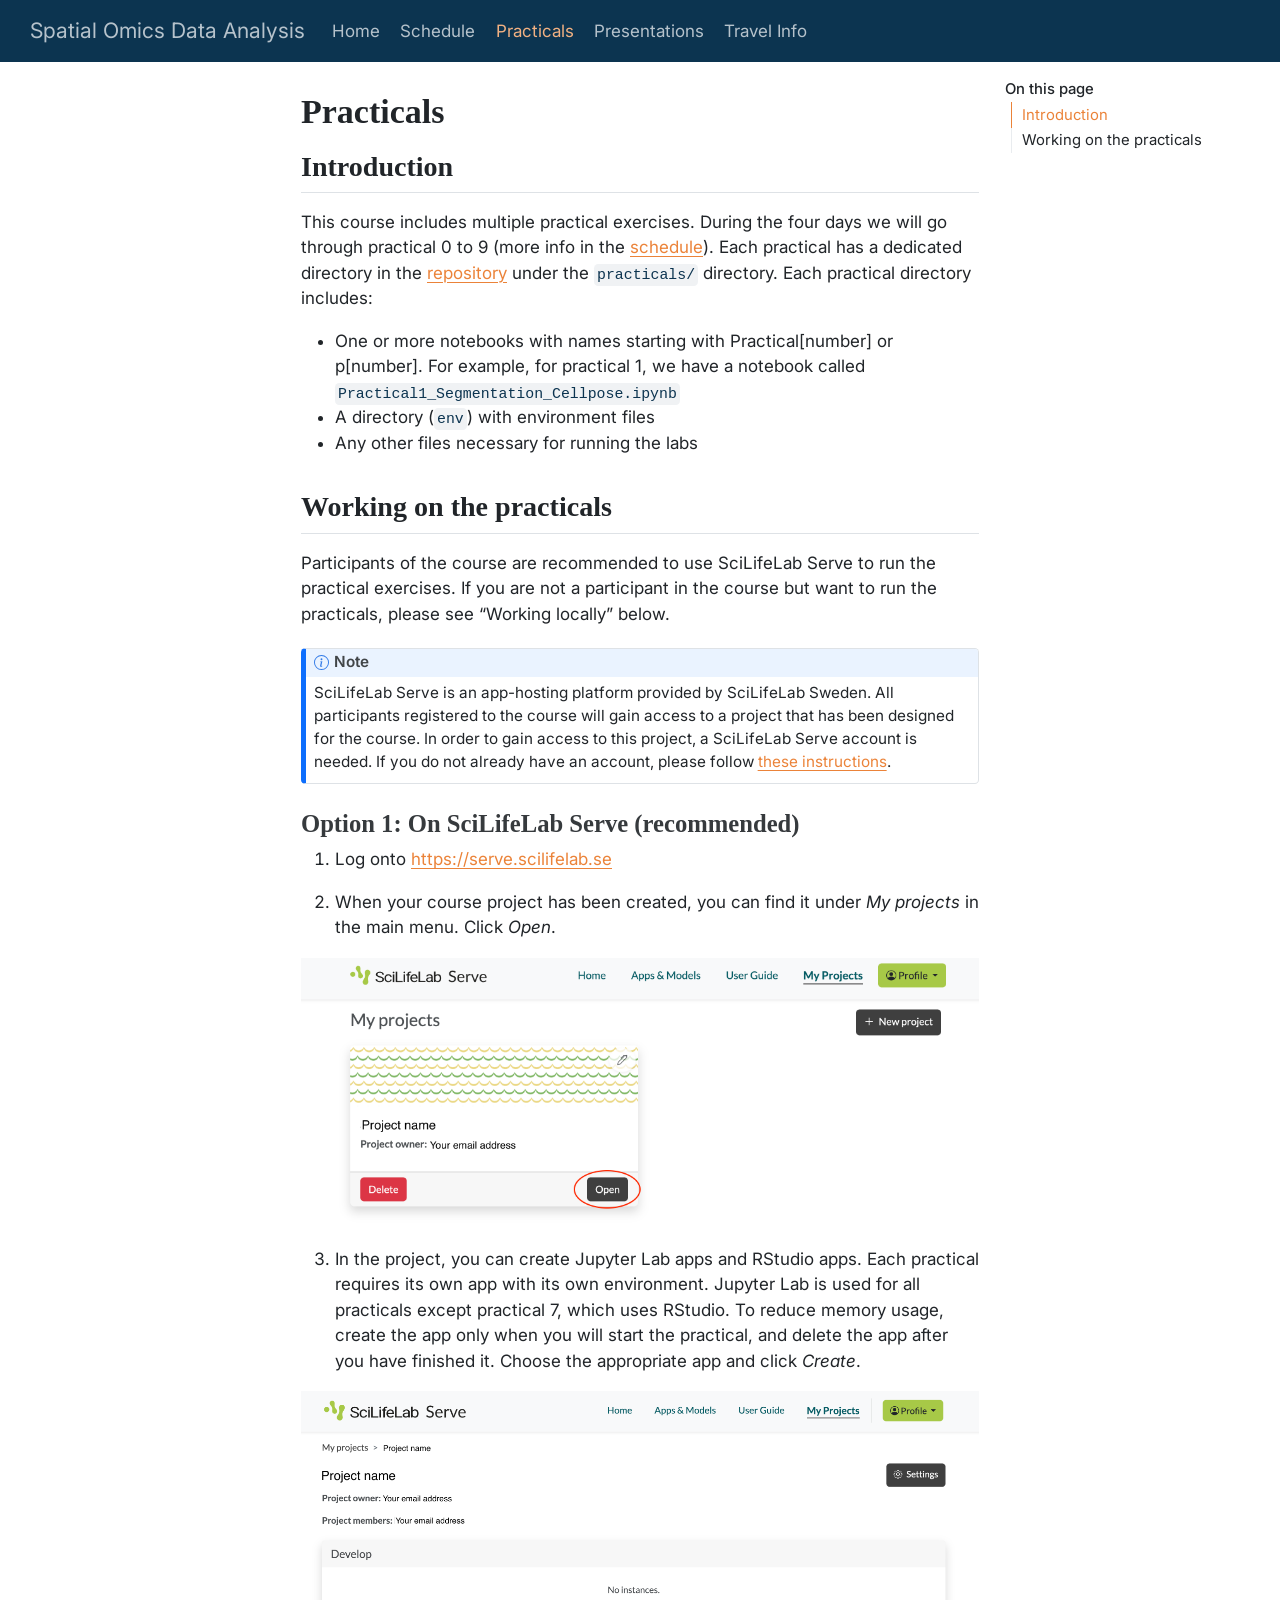
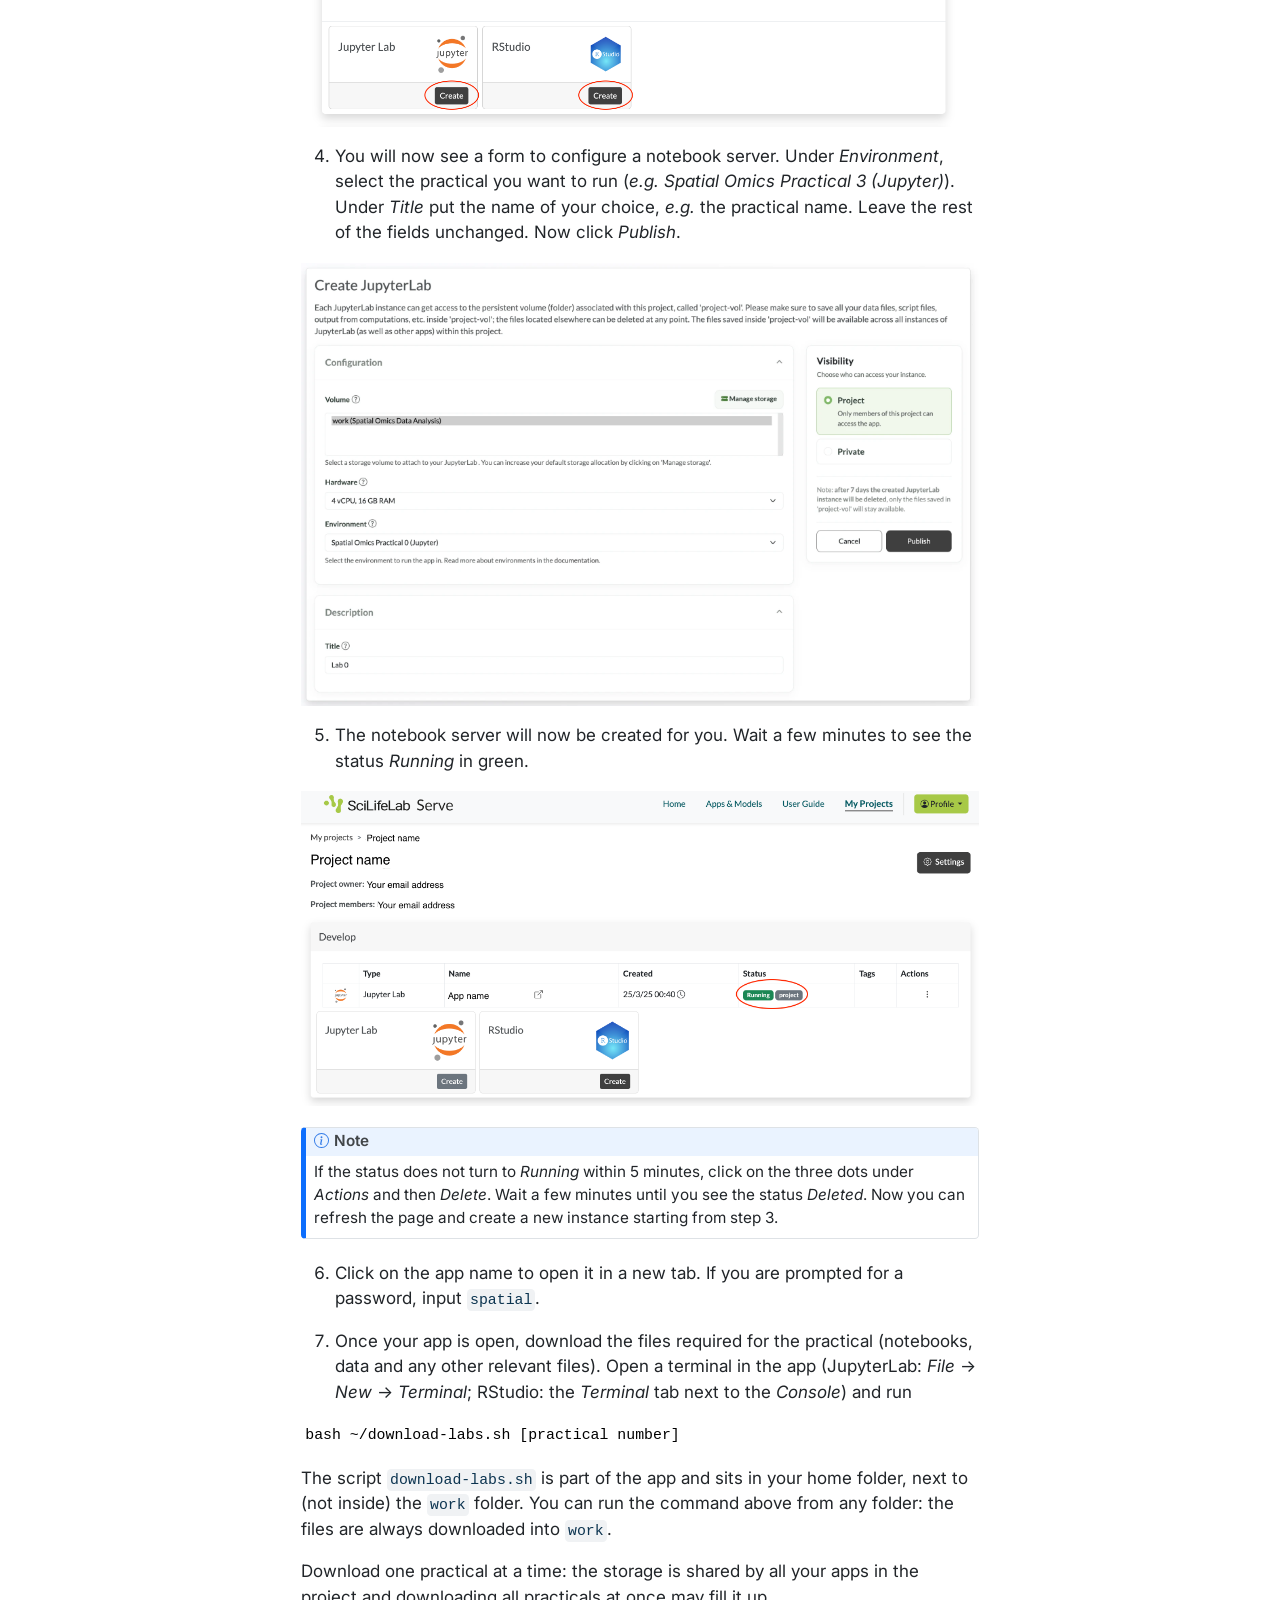
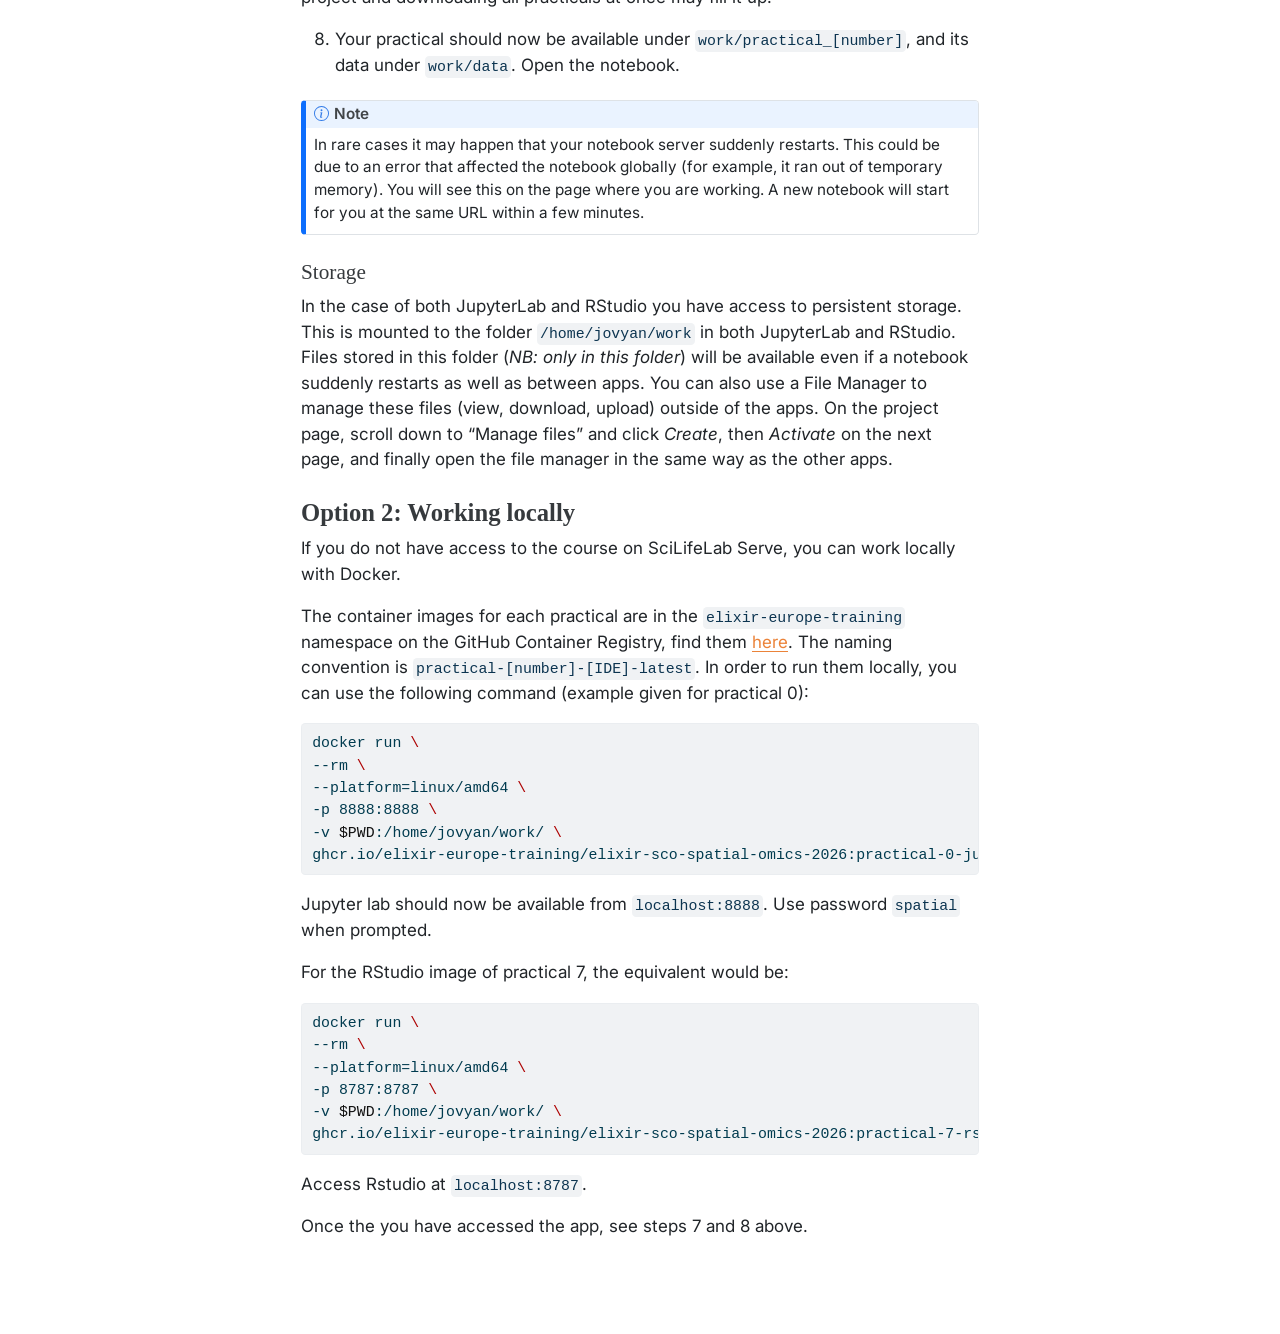
==== commit 765f1a93: "Built site for gh-pages" ====
--- a/practicals.html
+++ b/practicals.html
@@ -2,7 +2,7 @@
 <html xmlns="http://www.w3.org/1999/xhtml" lang="en" xml:lang="en"><head>
 
 <meta charset="utf-8">
-<meta name="generator" content="quarto-1.9.37">
+<meta name="generator" content="quarto-1.10.19">
 
 <meta name="viewport" content="width=device-width, initial-scale=1.0, user-scalable=yes">
 
@@ -12,10 +12,13 @@
 /* Default styles provided by pandoc.
 ** See https://pandoc.org/MANUAL.html#variables-for-html for config info.
 */
-code{white-space: pre-wrap;}
 span.smallcaps{font-variant: small-caps;}
-div.columns{display: flex; gap: min(4vw, 1.5em);}
-div.column{flex: auto; overflow-x: auto;}
+div.columns{display: flex; gap: 1.5em;}
+div.column{flex: auto;}
+@media screen {
+div.columns{gap: min(4vw, 1.5em);}
+div.column{overflow-x: auto;}
+}
 div.hanging-indent{margin-left: 1.5em; text-indent: -1.5em;}
 ul.task-list{list-style: none;}
 ul.task-list li input[type="checkbox"] {
@@ -75,10 +78,10 @@
 <script src="site_libs/quarto-html/tippy.umd.min.js"></script>
 <script src="site_libs/quarto-html/anchor.min.js"></script>
 <link href="site_libs/quarto-html/tippy.css" rel="stylesheet">
-<link href="site_libs/quarto-html/quarto-syntax-highlighting-7f8f88aac4f3542376d5c11b86a4c14d.css" rel="stylesheet" id="quarto-text-highlighting-styles">
+<link href="site_libs/quarto-html/quarto-syntax-highlighting-bf27225e3a48a9273f3daa8f8e829971.css" rel="stylesheet" id="quarto-text-highlighting-styles">
 <script src="site_libs/bootstrap/bootstrap.min.js"></script>
 <link href="site_libs/bootstrap/bootstrap-icons.css" rel="stylesheet">
-<link href="site_libs/bootstrap/bootstrap-a11289d67c05e31a4a5821ebc7cd61f1.min.css" rel="stylesheet" append-hash="true" id="quarto-bootstrap" data-mode="light">
+<link href="site_libs/bootstrap/bootstrap-d4b868117108ce948dbec6cdd5e81bd1.min.css" rel="stylesheet" append-hash="true" id="quarto-bootstrap" data-mode="light">
 <script id="quarto-search-options" type="application/json">{
   "location": "navbar",
   "copy-button": false,
@@ -142,6 +145,10 @@
   <li class="nav-item">
     <a class="nav-link" href="./presentations.html"> 
 <span class="menu-text">Presentations</span></a>
+  </li>  
+  <li class="nav-item">
+    <a class="nav-link" href="./travel.html"> 
+<span class="menu-text">Travel Info</span></a>
   </li>  
 </ul>
             <ul class="navbar-nav navbar-nav-scroll ms-auto">
@@ -186,8 +193,11 @@
    
   <ul>
   <li><a href="#introduction" id="toc-introduction" class="nav-link active" data-scroll-target="#introduction">Introduction</a></li>
-  <li><a href="#working-on-the-practicals" id="toc-working-on-the-practicals" class="nav-link" data-scroll-target="#working-on-the-practicals">Working on the practicals</a></li>
-  <li><a href="#working-locally" id="toc-working-locally" class="nav-link" data-scroll-target="#working-locally">Working locally</a></li>
+  <li><a href="#working-on-the-practicals" id="toc-working-on-the-practicals" class="nav-link" data-scroll-target="#working-on-the-practicals">Working on the practicals</a>
+  <ul class="collapse">
+  <li><a href="#option-1-on-scilifelab-serve-recommended" id="toc-option-1-on-scilifelab-serve-recommended" class="nav-link" data-scroll-target="#option-1-on-scilifelab-serve-recommended">Option 1: On SciLifeLab Serve (recommended)</a></li>
+  <li><a href="#option-2-working-locally" id="toc-option-2-working-locally" class="nav-link" data-scroll-target="#option-2-working-locally">Option 2: Working locally</a></li>
+  </ul></li>
   </ul>
 </nav>
     </div>
@@ -215,36 +225,16 @@
 
 <section id="introduction" class="level2">
 <h2 class="anchored" data-anchor-id="introduction">Introduction</h2>
-<p>This course consists of multiple practicals. During the four days we will go through practical 0 till 9 (more info in the <a href="./schedule.html">schedule</a>). Each practical has a dedicated directory in the <a href="https://github.com/elixir-europe-training/ELIXIR-SCO-spatial-omics-2026">repository</a>, and comes with:</p>
+<p>This course includes multiple practical exercises. During the four days we will go through practical 0 to 9 (more info in the <a href="./schedule.html">schedule</a>). Each practical has a dedicated directory in the <a href="https://github.com/elixir-europe-training/ELIXIR-SCO-spatial-omics-2026">repository</a> under the <code>practicals/</code> directory. Each practical directory includes:</p>
 <ul>
-<li>A container image: you will receive a link for each practical to your personal environment during the course.</li>
-<li>One or more notebooks with the name <code>p[practical number]_topic.ipynb</code> or <code>Practical[practical number]_topic.ipynb</code>. So for practical 1, we have a notebook called <code>Practical1_Segmentation_Cellpose.ipynb</code>.</li>
-<li>One or more conda environments in the image corresponding to each notebook, e.g.&nbsp;<code>p1_segmentation.ipynb</code>.</li>
+<li>One or more notebooks with names starting with Practical[number] or p[number]. For example, for practical 1, we have a notebook called <code>Practical1_Segmentation_Cellpose.ipynb</code></li>
+<li>A directory (<code>env</code>) with environment files</li>
+<li>Any other files necessary for running the labs</li>
 </ul>
 </section>
 <section id="working-on-the-practicals" class="level2">
 <h2 class="anchored" data-anchor-id="working-on-the-practicals">Working on the practicals</h2>
-<p>To start working on the practicals, navigate to the provided spreadsheet with server login information, click on the link next to your name that links to the corresponding practical. Then, use the password associated with your name to log in.</p>
-<p>Now you are in your personal container image. This image has two important directories that are mounted to all container images that are avaiable to you:</p>
-<ul>
-<li>(for jupyter-based practicals)<code>/home/jovyan/workdir</code>: a directory in home for which you have read and write access. This is where you will be mainly working in. For the rstudio-based practical this is <code>/home/rstudio</code>.</li>
-<li><code>/data</code>: a directory where you only have read access. From here you can read the available input data.</li>
-</ul>
-<p>At the first login, open a terminal, navigate to <code>/home/jovyan/workdir</code> and clone the repository:</p>
-<div class="code-copy-outer-scaffold"><div class="sourceCode" id="cb1"><pre class="sourceCode sh code-with-copy"><code class="sourceCode bash"><span id="cb1-1"><a href="#cb1-1" aria-hidden="true" tabindex="-1"></a><span class="fu">git</span> clone https://github.com/elixir-europe-training/ELIXIR-SCO-spatial-omics.git</span></code></pre></div><button title="Copy to Clipboard" class="code-copy-button"><i class="bi"></i></button></div>
-<div class="callout callout-style-default callout-warning callout-titled">
-<div class="callout-header d-flex align-content-center">
-<div class="callout-icon-container">
-<i class="callout-icon"></i>
-</div>
-<div class="callout-title-container flex-fill">
-Warning
-</div>
-</div>
-<div class="callout-body-container callout-body">
-<p>For jupyter containers, only <code>/home/jovyan/workdir</code> is shared with other containers. This means that everything you write outside this directory will <strong>not</strong> be available for other practicals.</p>
-</div>
-</div>
+<p>Participants of the course are recommended to use SciLifeLab Serve to run the practical exercises. If you are not a participant in the course but want to run the practicals, please see “Working locally” below.</p>
 <div class="callout callout-style-default callout-note callout-titled">
 <div class="callout-header d-flex align-content-center">
 <div class="callout-icon-container">
@@ -255,48 +245,92 @@
 </div>
 </div>
 <div class="callout-body-container callout-body">
-<p>If you are comfortable with using git, you migh want to fork the repository first, and push your changes to your own namespace. In order to do so:</p>
-<ul>
-<li>Fork the <a href="https://github.com/elixir-europe-training/ELIXIR-SCO-spatial-omics">repository</a> (Click ‘fork’ on the top right).</li>
-<li>Set your name and e-mail with:</li>
-</ul>
-<div class="code-copy-outer-scaffold"><div class="sourceCode" id="cb2"><pre class="sourceCode sh code-with-copy"><code class="sourceCode bash"><span id="cb2-1"><a href="#cb2-1" aria-hidden="true" tabindex="-1"></a><span class="fu">git</span> config <span class="at">--local</span> user.email <span class="st">"you@example.com"</span></span>
-<span id="cb2-2"><a href="#cb2-2" aria-hidden="true" tabindex="-1"></a><span class="fu">git</span> config <span class="at">--local</span> user.name <span class="st">"Your Name"</span> </span></code></pre></div><button title="Copy to Clipboard" class="code-copy-button"><i class="bi"></i></button></div>
-<ul>
-<li>Clone the repository from your namespace to <code>/home/jovyan/workdir</code></li>
-<li>Make changes and push them. You will be asked for your github username and password (use a token: https://github.com/settings/tokens/new). If you are using a token, store it somewhere, because you have to login again if you move to a container of another practical.</li>
-</ul>
-</div>
-</div>
-<p>After cloning you can use the navigation menu to open a notebook. With each notebook, use the associated environment (has the same name as the notebook). Do this by clicking the button ‘Python 3 (ipykernel)’ on the top right of your notebook:</p>
-<p><img src="assets/select_kernel.png" class="img-fluid"></p>
-<p>And select the environment with the corresponding name from the dropdown menu. This ensures that you are using the correct dependencies for each practical.</p>
-<p>If you encounter any issues or have questions, please ask one of the instructors for assistance. Happy coding!</p>
+<p>SciLifeLab Serve is an app-hosting platform provided by SciLifeLab Sweden. All participants registered to the course will gain access to a project that has been designed for the course. In order to gain access to this project, a SciLifeLab Serve account is needed. If you do not already have an account, please follow <a href="serve_instructions.html">these instructions</a>.</p>
+</div>
+</div>
+<section id="option-1-on-scilifelab-serve-recommended" class="level3">
+<h3 class="anchored" data-anchor-id="option-1-on-scilifelab-serve-recommended">Option 1: On SciLifeLab Serve (recommended)</h3>
+<ol type="1">
+<li><p>Log onto <a href="https://serve.scilifelab.se" class="uri">https://serve.scilifelab.se</a></p></li>
+<li><p>When your course project has been created, you can find it under <em>My projects</em> in the main menu. Click <em>Open</em>.</p></li>
+</ol>
+<p><img src="./assets/serve/serve_lab_project.png" class="img-fluid"></p>
+<ol start="3" type="1">
+<li>In the project, you can create Jupyter Lab apps and RStudio apps. Each practical requires its own app with its own environment. Jupyter Lab is used for all practicals except practical 7, which uses RStudio. To reduce memory usage, create the app only when you will start the practical, and delete the app after you have finished it. Choose the appropriate app and click <em>Create</em>.</li>
+</ol>
+<p><img src="./assets/serve/serve_lab_app_types.png" class="img-fluid"></p>
+<ol start="4" type="1">
+<li>You will now see a form to configure a notebook server. Under <em>Environment</em>, select the practical you want to run (<em>e.g.</em> <em>Spatial Omics Practical 3 (Jupyter)</em>). Under <em>Title</em> put the name of your choice, <em>e.g.</em> the practical name. Leave the rest of the fields unchanged. Now click <em>Publish</em>.</li>
+</ol>
+<p><img src="./assets/serve/serve_lab_form.png" class="img-fluid"></p>
+<ol start="5" type="1">
+<li>The notebook server will now be created for you. Wait a few minutes to see the status <em>Running</em> in green.</li>
+</ol>
+<p><img src="./assets/serve/serve_lab_running.png" class="img-fluid"></p>
+<div class="callout callout-style-default callout-note callout-titled">
+<div class="callout-header d-flex align-content-center">
+<div class="callout-icon-container">
+<i class="callout-icon"></i>
+</div>
+<div class="callout-title-container flex-fill">
+Note
+</div>
+</div>
+<div class="callout-body-container callout-body">
+<p>If the status does not turn to <em>Running</em> within 5 minutes, click on the three dots under <em>Actions</em> and then <em>Delete</em>. Wait a few minutes until you see the status <em>Deleted</em>. Now you can refresh the page and create a new instance starting from step 3.</p>
+</div>
+</div>
+<ol start="6" type="1">
+<li><p>Click on the app name to open it in a new tab. If you are prompted for a password, input <code>spatial</code>.</p></li>
+<li><p>Once your app is open, download the files required for the practical (notebooks, data and any other relevant files). Open a terminal in the app (JupyterLab: <em>File</em> → <em>New</em> → <em>Terminal</em>; RStudio: the <em>Terminal</em> tab next to the <em>Console</em>) and run</p></li>
+</ol>
+<pre><code>bash ~/download-labs.sh [practical number]</code></pre>
+<p>The script <code>download-labs.sh</code> is part of the app and sits in your home folder, next to (not inside) the <code>work</code> folder. You can run the command above from any folder: the files are always downloaded into <code>work</code>.</p>
+<p>Download one practical at a time: the storage is shared by all your apps in the project and downloading all practicals at once may fill it up.</p>
+<ol start="8" type="1">
+<li>Your practical should now be available under <code>work/practical_[number]</code>, and its data under <code>work/data</code>. Open the notebook.</li>
+</ol>
+<div class="callout callout-style-default callout-note callout-titled">
+<div class="callout-header d-flex align-content-center">
+<div class="callout-icon-container">
+<i class="callout-icon"></i>
+</div>
+<div class="callout-title-container flex-fill">
+Note
+</div>
+</div>
+<div class="callout-body-container callout-body">
+<p>In rare cases it may happen that your notebook server suddenly restarts. This could be due to an error that affected the notebook globally (for example, it ran out of temporary memory). You will see this on the page where you are working. A new notebook will start for you at the same URL within a few minutes.</p>
+</div>
+</div>
+<section id="storage" class="level4">
+<h4 class="anchored" data-anchor-id="storage">Storage</h4>
+<p>In the case of both JupyterLab and RStudio you have access to persistent storage. This is mounted to the folder <code>/home/jovyan/work</code> in both JupyterLab and RStudio. Files stored in this folder (<em>NB: only in this folder</em>) will be available even if a notebook suddenly restarts as well as between apps. You can also use a File Manager to manage these files (view, download, upload) outside of the apps. On the project page, scroll down to “Manage files” and click <em>Create</em>, then <em>Activate</em> on the next page, and finally open the file manager in the same way as the other apps.</p>
 </section>
-<section id="working-locally" class="level2">
-<h2 class="anchored" data-anchor-id="working-locally">Working locally</h2>
-<p>If you would like to work on the exercises after course, you can work locally with docker and download the files from amazon s3.</p>
-<p>On s3, there is a bucket in which we mirrored the <code>/data</code> folder. To download data from <code>/data</code>, you can use e.g.&nbsp;<code>wget</code>:</p>
-<div class="code-copy-outer-scaffold"><div class="sourceCode" id="cb3"><pre class="sourceCode sh code-with-copy"><code class="sourceCode bash"><span id="cb3-1"><a href="#cb3-1" aria-hidden="true" tabindex="-1"></a><span class="va">FILEPATH</span><span class="op">=</span>/data/path/to/file.txt</span>
-<span id="cb3-2"><a href="#cb3-2" aria-hidden="true" tabindex="-1"></a><span class="fu">wget</span> https://elixir-sco-spatial-omics.s3.eu-central-1.amazonaws.com<span class="st">"</span><span class="va">$FILEPATH</span><span class="st">"</span></span></code></pre></div><button title="Copy to Clipboard" class="code-copy-button"><i class="bi"></i></button></div>
-<p>If you are used to AWS CLI, you can also download the full directories from the bucket <code>elixir-sco-spatial-omics</code> in region <code>eu-central-1</code>.</p>
-<p>The container images for each practical are in the <code>sibswiss</code> namespace on dockerhub, find them <a href="https://hub.docker.com/r/sibswiss/elixir-sco-spatial-omics/tags">here</a>. In order to use them locally for e.g.&nbsp;practical 6, you can use the following command:</p>
-<div class="code-copy-outer-scaffold"><div class="sourceCode" id="cb4"><pre class="sourceCode sh code-with-copy"><code class="sourceCode bash"><span id="cb4-1"><a href="#cb4-1" aria-hidden="true" tabindex="-1"></a><span class="ex">docker</span> run <span class="dt">\</span></span>
-<span id="cb4-2"><a href="#cb4-2" aria-hidden="true" tabindex="-1"></a>--rm <span class="dt">\</span></span>
-<span id="cb4-3"><a href="#cb4-3" aria-hidden="true" tabindex="-1"></a>-p 8888:8888 <span class="dt">\</span></span>
-<span id="cb4-4"><a href="#cb4-4" aria-hidden="true" tabindex="-1"></a>-v <span class="va">$PWD</span>:/home/jovyan/workdir <span class="dt">\</span></span>
-<span id="cb4-5"><a href="#cb4-5" aria-hidden="true" tabindex="-1"></a>-e JUPYTER_ENABLE_LAB=yes <span class="dt">\</span></span>
-<span id="cb4-6"><a href="#cb4-6" aria-hidden="true" tabindex="-1"></a>sibswiss/elixir-sco-spatial-omics:practical_6</span></code></pre></div><button title="Copy to Clipboard" class="code-copy-button"><i class="bi"></i></button></div>
-<p>Now, jupyter lab should be available from <code>localhost:8888</code>. Use the token that is provided in the terminal to login. Change the option <code>-v</code> to mount another local directory to the container, for example the directory in which you have stored the required input files.</p>
-<p>For the rstudio image of practical 5, this would be:</p>
-<div class="code-copy-outer-scaffold"><div class="sourceCode" id="cb5"><pre class="sourceCode sh code-with-copy"><code class="sourceCode bash"><span id="cb5-1"><a href="#cb5-1" aria-hidden="true" tabindex="-1"></a><span class="ex">docker</span> run <span class="dt">\</span></span>
-<span id="cb5-2"><a href="#cb5-2" aria-hidden="true" tabindex="-1"></a>--rm <span class="dt">\</span></span>
-<span id="cb5-3"><a href="#cb5-3" aria-hidden="true" tabindex="-1"></a>-p 8787:8787 <span class="dt">\</span></span>
-<span id="cb5-4"><a href="#cb5-4" aria-hidden="true" tabindex="-1"></a>-v <span class="va">$PWD</span>:/home/rstudio <span class="dt">\</span></span>
-<span id="cb5-5"><a href="#cb5-5" aria-hidden="true" tabindex="-1"></a>sibswiss/elixir-sco-spatial-omics:practical_5</span></code></pre></div><button title="Copy to Clipboard" class="code-copy-button"><i class="bi"></i></button></div>
-<p>Now Rstudio is available from <code>localhost:8787</code>. Use the username <code>rstudio</code> and the password that is provided in the terminal to login.</p>
-
-
+</section>
+<section id="option-2-working-locally" class="level3">
+<h3 class="anchored" data-anchor-id="option-2-working-locally">Option 2: Working locally</h3>
+<p>If you do not have access to the course on SciLifeLab Serve, you can work locally with Docker.</p>
+<p>The container images for each practical are in the <code>elixir-europe-training</code> namespace on the GitHub Container Registry, find them <a href="https://github.com/elixir-europe-training/ELIXIR-SCO-spatial-omics-2026/pkgs/container/elixir-sco-spatial-omics-2026">here</a>. The naming convention is <code>practical-[number]-[IDE]-latest</code>. In order to run them locally, you can use the following command (example given for practical 0):</p>
+<div class="code-copy-outer-scaffold"><div class="sourceCode" id="cb2"><pre class="sourceCode sh code-with-copy"><code class="sourceCode bash"><span id="cb2-1"><a href="#cb2-1" aria-hidden="true" tabindex="-1"></a><span class="ex">docker</span> run <span class="dt">\</span></span>
+<span id="cb2-2"><a href="#cb2-2" aria-hidden="true" tabindex="-1"></a>--rm <span class="dt">\</span></span>
+<span id="cb2-3"><a href="#cb2-3" aria-hidden="true" tabindex="-1"></a>--platform=linux/amd64 <span class="dt">\</span></span>
+<span id="cb2-4"><a href="#cb2-4" aria-hidden="true" tabindex="-1"></a>-p 8888:8888 <span class="dt">\</span></span>
+<span id="cb2-5"><a href="#cb2-5" aria-hidden="true" tabindex="-1"></a>-v <span class="va">$PWD</span>:/home/jovyan/work/ <span class="dt">\</span></span>
+<span id="cb2-6"><a href="#cb2-6" aria-hidden="true" tabindex="-1"></a>ghcr.io/elixir-europe-training/elixir-sco-spatial-omics-2026:practical-0-jupyter-latest</span></code></pre></div><button title="Copy to Clipboard" class="code-copy-button"><i class="bi"></i></button></div>
+<p>Jupyter lab should now be available from <code>localhost:8888</code>. Use password <code>spatial</code> when prompted.</p>
+<p>For the RStudio image of practical 7, the equivalent would be:</p>
+<div class="code-copy-outer-scaffold"><div class="sourceCode" id="cb3"><pre class="sourceCode sh code-with-copy"><code class="sourceCode bash"><span id="cb3-1"><a href="#cb3-1" aria-hidden="true" tabindex="-1"></a><span class="ex">docker</span> run <span class="dt">\</span></span>
+<span id="cb3-2"><a href="#cb3-2" aria-hidden="true" tabindex="-1"></a>--rm <span class="dt">\</span></span>
+<span id="cb3-3"><a href="#cb3-3" aria-hidden="true" tabindex="-1"></a>--platform=linux/amd64 <span class="dt">\</span></span>
+<span id="cb3-4"><a href="#cb3-4" aria-hidden="true" tabindex="-1"></a>-p 8787:8787 <span class="dt">\</span></span>
+<span id="cb3-5"><a href="#cb3-5" aria-hidden="true" tabindex="-1"></a>-v <span class="va">$PWD</span>:/home/jovyan/work/ <span class="dt">\</span></span>
+<span id="cb3-6"><a href="#cb3-6" aria-hidden="true" tabindex="-1"></a>ghcr.io/elixir-europe-training/elixir-sco-spatial-omics-2026:practical-7-rstudio-latest</span></code></pre></div><button title="Copy to Clipboard" class="code-copy-button"><i class="bi"></i></button></div>
+<p>Access Rstudio at <code>localhost:8787</code>.</p>
+<p>Once the you have accessed the app, see steps 7 and 8 above.</p>
+
+
+</section>
 </section>
 
 </main> <!-- /main -->
@@ -373,7 +407,7 @@
     }
       var localhostRegex = new RegExp(/^(?:http|https):\/\/localhost\:?[0-9]*\//);
       var mailtoRegex = new RegExp(/^mailto:/);
-        var filterRegex = new RegExp("https:\/\/elixir-europe-training\.github\.io\/ELIXIR-SCO-spatial-omics-2026\/");
+        var filterRegex = new RegExp("https:\/\/addityea\.github\.io\/ELIXIR-SCO-spatial-omics-2026\/");
       var isInternal = (href) => {
           return filterRegex.test(href) || localhostRegex.test(href) || mailtoRegex.test(href);
       }
--- a/site_libs/quarto-html/quarto-syntax-highlighting-bf27225e3a48a9273f3daa8f8e829971.css
+++ b/site_libs/quarto-html/quarto-syntax-highlighting-bf27225e3a48a9273f3daa8f8e829971.css
@@ -0,0 +1,236 @@
+/* quarto syntax highlight colors */
+:root {
+  --quarto-hl-ot-color: #003B4F;
+  --quarto-hl-at-color: #657422;
+  --quarto-hl-ss-color: #20794D;
+  --quarto-hl-an-color: #5E5E5E;
+  --quarto-hl-fu-color: #4758AB;
+  --quarto-hl-st-color: #20794D;
+  --quarto-hl-cf-color: #003B4F;
+  --quarto-hl-op-color: #5E5E5E;
+  --quarto-hl-er-color: #AD0000;
+  --quarto-hl-bn-color: #AD0000;
+  --quarto-hl-al-color: #AD0000;
+  --quarto-hl-va-color: #111111;
+  --quarto-hl-bu-color: inherit;
+  --quarto-hl-ex-color: inherit;
+  --quarto-hl-pp-color: #AD0000;
+  --quarto-hl-in-color: #5E5E5E;
+  --quarto-hl-vs-color: #20794D;
+  --quarto-hl-wa-color: #5E5E5E;
+  --quarto-hl-do-color: #5E5E5E;
+  --quarto-hl-im-color: #00769E;
+  --quarto-hl-ch-color: #20794D;
+  --quarto-hl-dt-color: #AD0000;
+  --quarto-hl-fl-color: #AD0000;
+  --quarto-hl-co-color: #5E5E5E;
+  --quarto-hl-cv-color: #5E5E5E;
+  --quarto-hl-cn-color: #8f5902;
+  --quarto-hl-sc-color: #5E5E5E;
+  --quarto-hl-dv-color: #AD0000;
+  --quarto-hl-kw-color: #003B4F;
+}
+
+/* other quarto variables */
+:root {
+  --quarto-font-monospace: SFMono-Regular, Menlo, Monaco, Consolas, "Liberation Mono", "Courier New", monospace;
+}
+
+/* syntax highlight based on Pandoc's rules */
+pre > code.sourceCode > span {
+  color: #003B4F;
+}
+
+code.sourceCode > span {
+  color: #003B4F;
+}
+
+div.sourceCode,
+div.sourceCode pre.sourceCode {
+  color: #003B4F;
+}
+
+/* Normal */
+code span {
+  color: #003B4F;
+}
+
+/* Alert */
+code span.al {
+  color: #AD0000;
+  font-style: inherit;
+}
+
+/* Annotation */
+code span.an {
+  color: #5E5E5E;
+  font-style: inherit;
+}
+
+/* Attribute */
+code span.at {
+  color: #657422;
+  font-style: inherit;
+}
+
+/* BaseN */
+code span.bn {
+  color: #AD0000;
+  font-style: inherit;
+}
+
+/* BuiltIn */
+code span.bu {
+  font-style: inherit;
+}
+
+/* ControlFlow */
+code span.cf {
+  color: #003B4F;
+  font-weight: bold;
+  font-style: inherit;
+}
+
+/* Char */
+code span.ch {
+  color: #20794D;
+  font-style: inherit;
+}
+
+/* Constant */
+code span.cn {
+  color: #8f5902;
+  font-style: inherit;
+}
+
+/* Comment */
+code span.co {
+  color: #5E5E5E;
+  font-style: inherit;
+}
+
+/* CommentVar */
+code span.cv {
+  color: #5E5E5E;
+  font-style: italic;
+}
+
+/* Documentation */
+code span.do {
+  color: #5E5E5E;
+  font-style: italic;
+}
+
+/* DataType */
+code span.dt {
+  color: #AD0000;
+  font-style: inherit;
+}
+
+/* DecVal */
+code span.dv {
+  color: #AD0000;
+  font-style: inherit;
+}
+
+/* Error */
+code span.er {
+  color: #AD0000;
+  font-style: inherit;
+}
+
+/* Extension */
+code span.ex {
+  font-style: inherit;
+}
+
+/* Float */
+code span.fl {
+  color: #AD0000;
+  font-style: inherit;
+}
+
+/* Function */
+code span.fu {
+  color: #4758AB;
+  font-style: inherit;
+}
+
+/* Import */
+code span.im {
+  color: #00769E;
+  font-style: inherit;
+}
+
+/* Information */
+code span.in {
+  color: #5E5E5E;
+  font-style: inherit;
+}
+
+/* Keyword */
+code span.kw {
+  color: #003B4F;
+  font-weight: bold;
+  font-style: inherit;
+}
+
+/* Operator */
+code span.op {
+  color: #5E5E5E;
+  font-style: inherit;
+}
+
+/* Other */
+code span.ot {
+  color: #003B4F;
+  font-style: inherit;
+}
+
+/* Preprocessor */
+code span.pp {
+  color: #AD0000;
+  font-style: inherit;
+}
+
+/* SpecialChar */
+code span.sc {
+  color: #5E5E5E;
+  font-style: inherit;
+}
+
+/* SpecialString */
+code span.ss {
+  color: #20794D;
+  font-style: inherit;
+}
+
+/* String */
+code span.st {
+  color: #20794D;
+  font-style: inherit;
+}
+
+/* Variable */
+code span.va {
+  color: #111111;
+  font-style: inherit;
+}
+
+/* VerbatimString */
+code span.vs {
+  color: #20794D;
+  font-style: inherit;
+}
+
+/* Warning */
+code span.wa {
+  color: #5E5E5E;
+  font-style: italic;
+}
+
+.prevent-inlining {
+  content: "</";
+}
+
+/*# sourceMappingURL=8be38f48d34c45af72792cbd699585e7.css.map */
